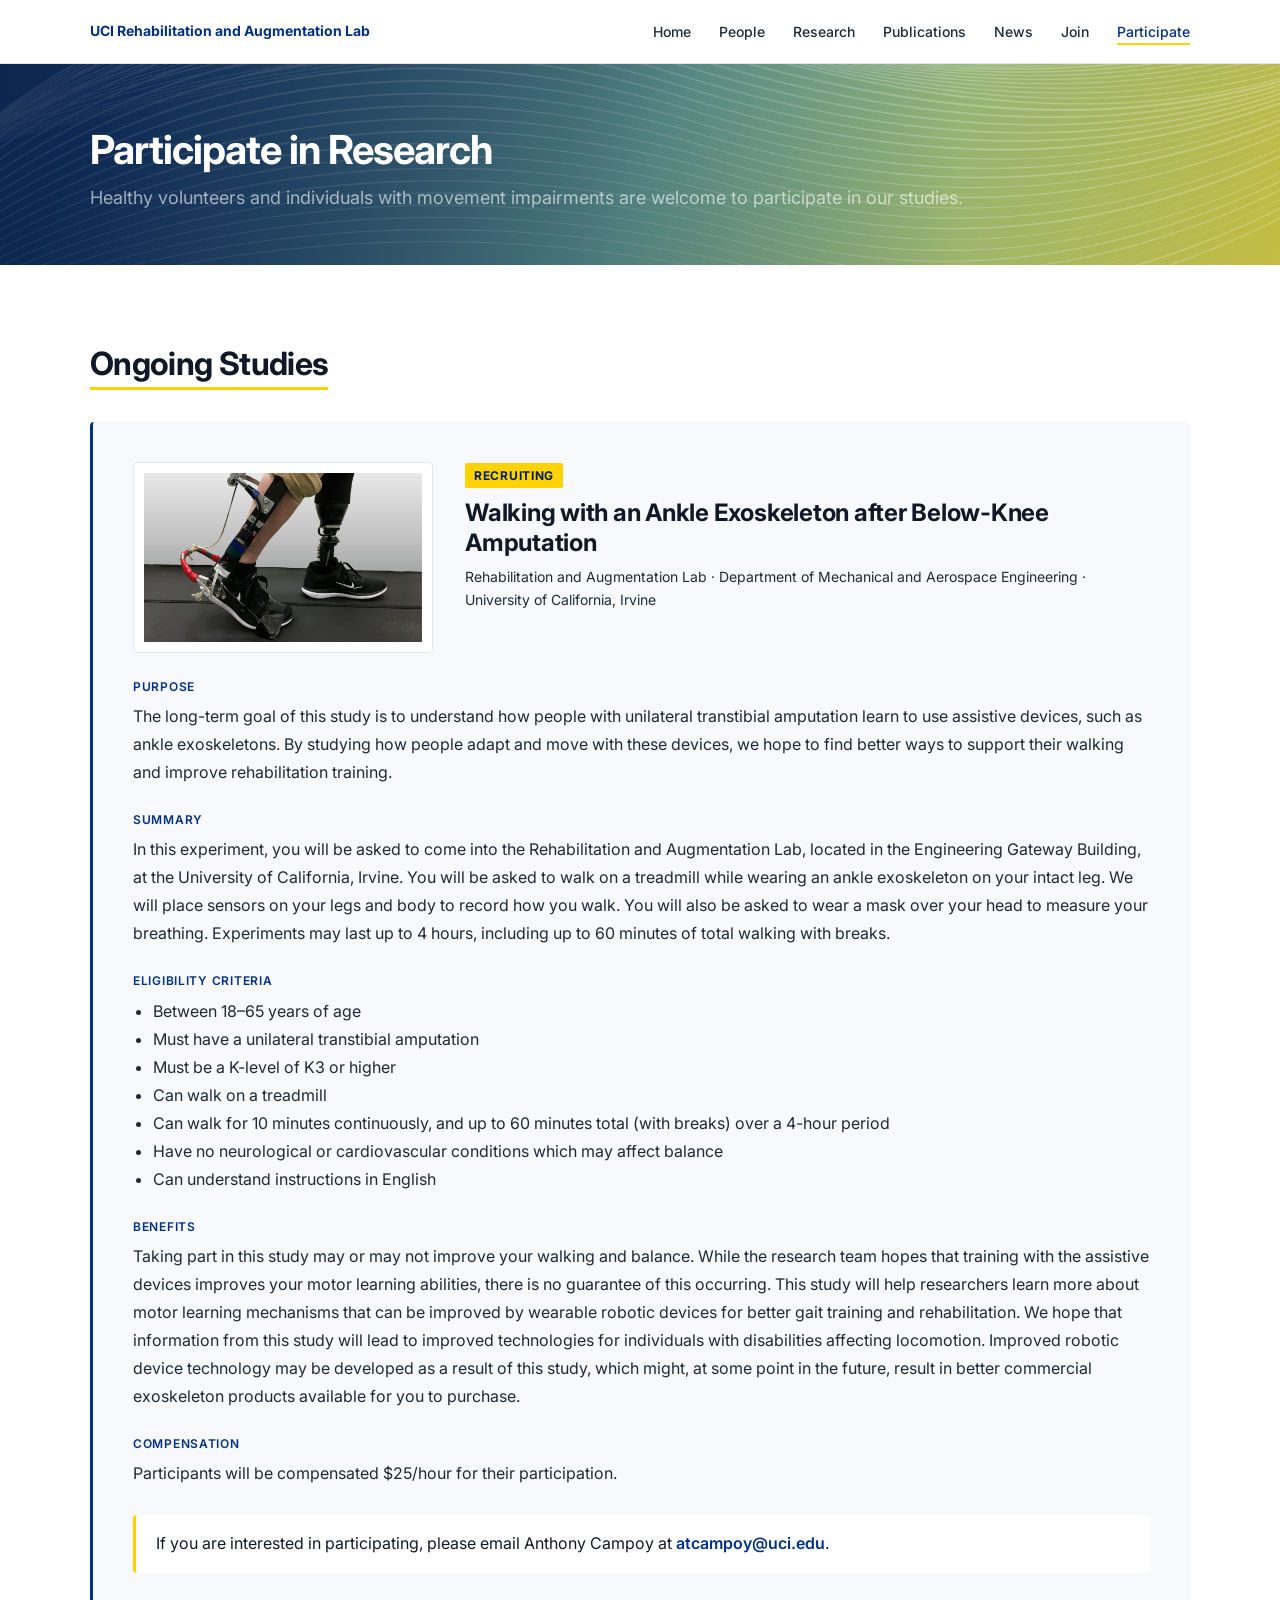
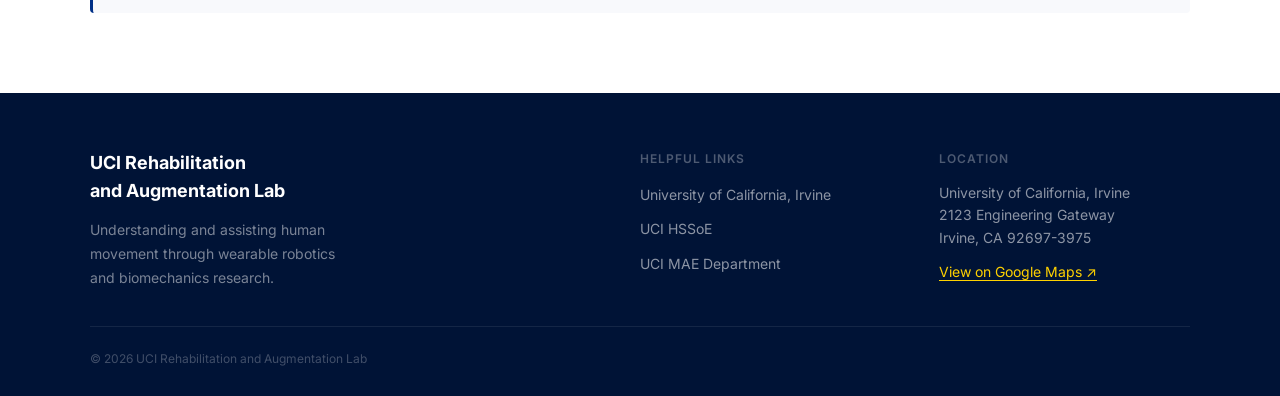
==== research/participate/index.html @ a1a34386 "Forward old flyer QR address /research/participate/ to Participate page Co-Authored-By: Claude Opus " ====
<!DOCTYPE html>
<html lang="en">
<head>
<meta charset="UTF-8">
<!-- Old WordPress address printed on recruitment flyer QR codes; forwards to the Participate page. -->
<title>Participate — UCI Rehabilitation and Augmentation Lab</title>
<meta http-equiv="refresh" content="0; url=../../participate.html">
<link rel="canonical" href="../../participate.html">
<script>location.replace('../../participate.html' + location.hash);</script>
</head>
<body>
<p>This page has moved to <a href="../../participate.html">Participate</a>.</p>
</body>
</html>
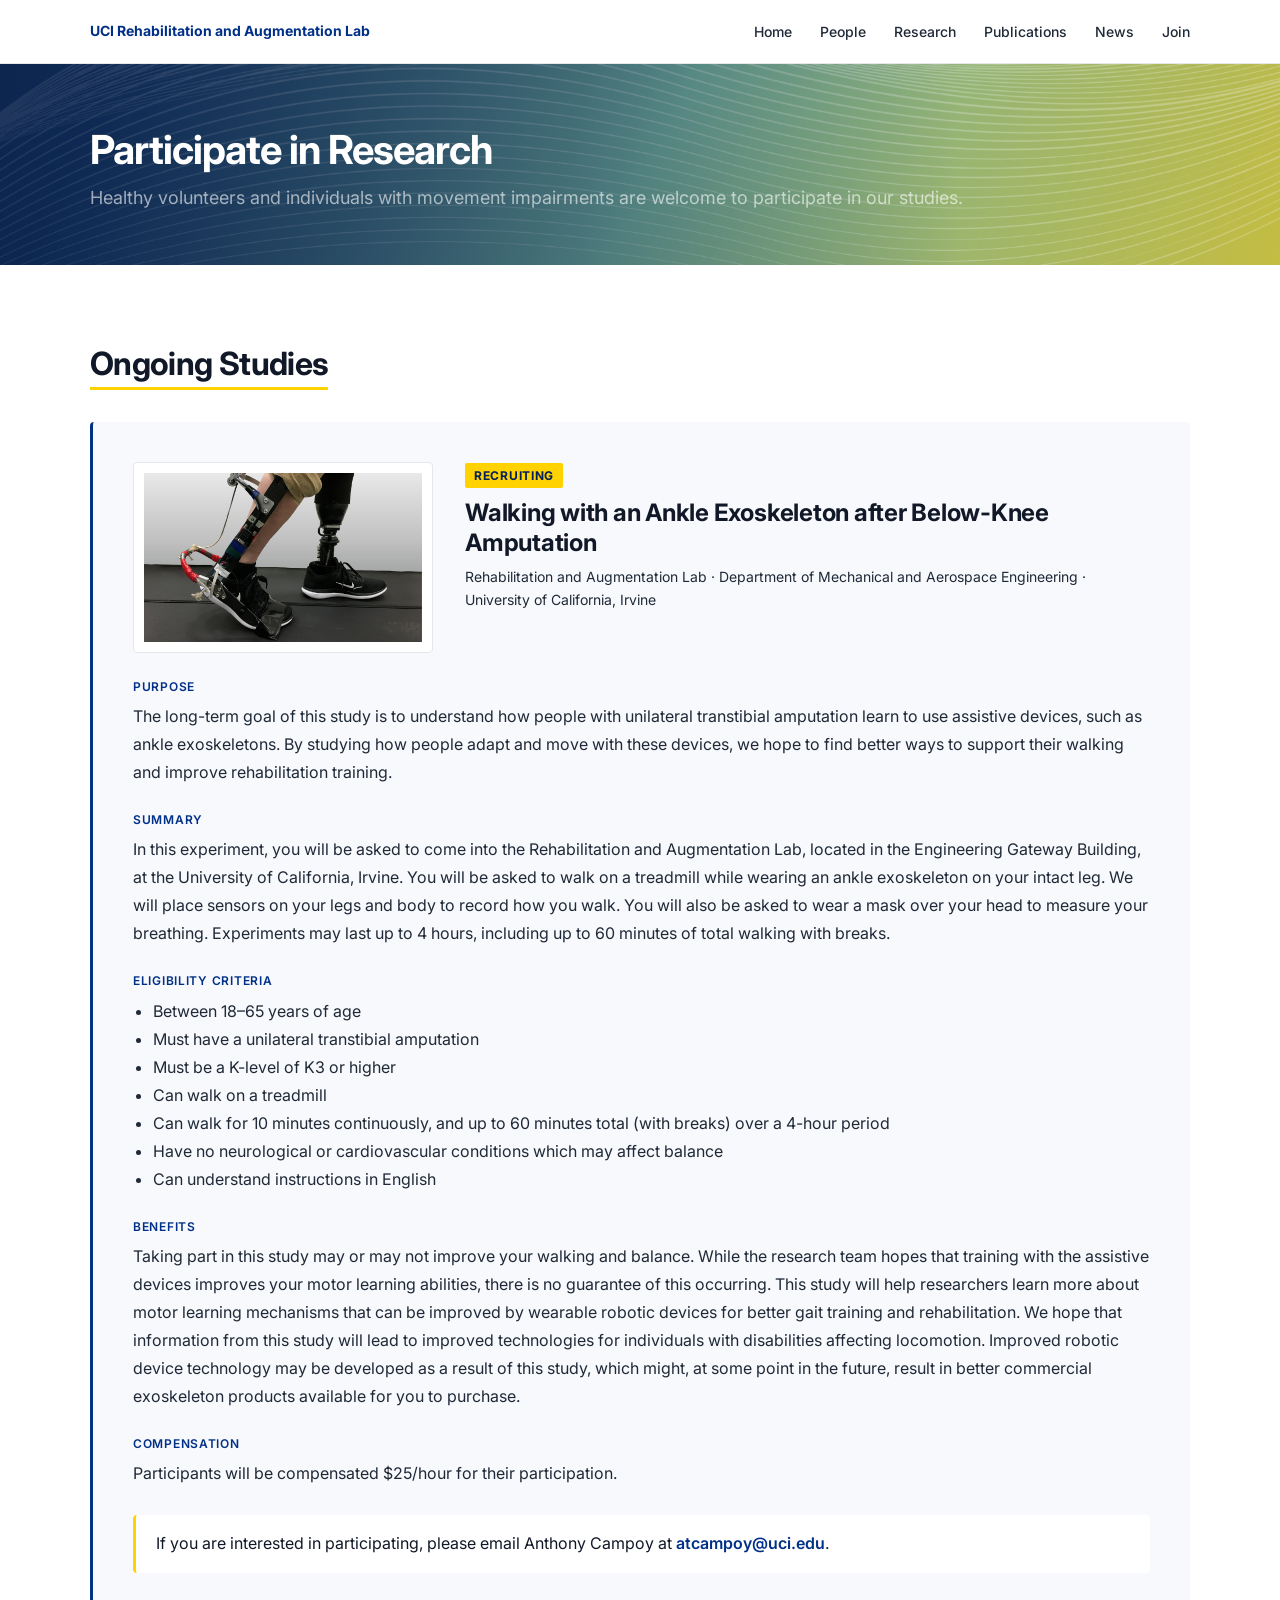
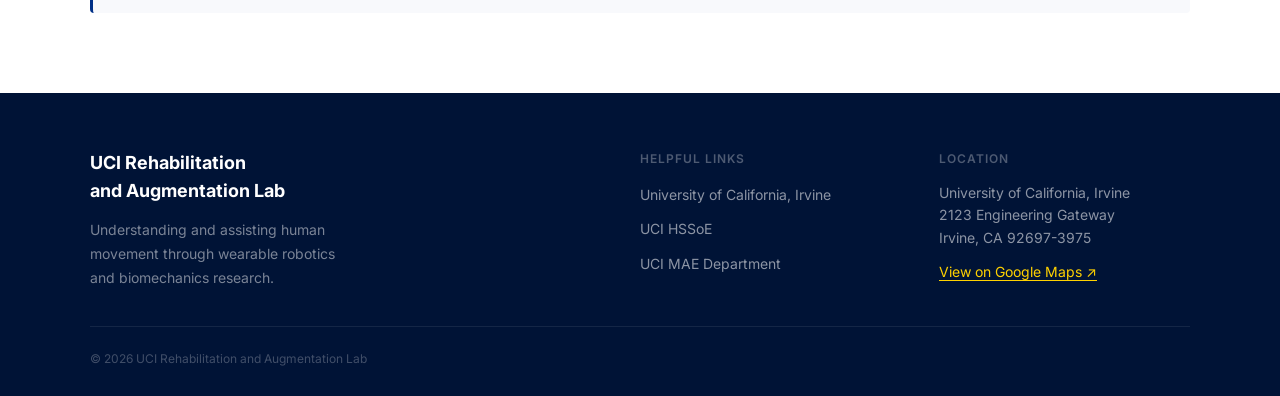
==== commit d3cd8746: "Add Isabella Lepe; move Participate out of the menu Participate is now linked from the bottom of Res" ====
--- a/research/participate/index.html
+++ b/research/participate/index.html
@@ -2,6 +2,7 @@
 <html lang="en">
 <head>
 <meta charset="UTF-8">
+<meta name="robots" content="noindex">
 <!-- Old WordPress address printed on recruitment flyer QR codes; forwards to the Participate page. -->
 <title>Participate — UCI Rehabilitation and Augmentation Lab</title>
 <meta http-equiv="refresh" content="0; url=../../participate.html">
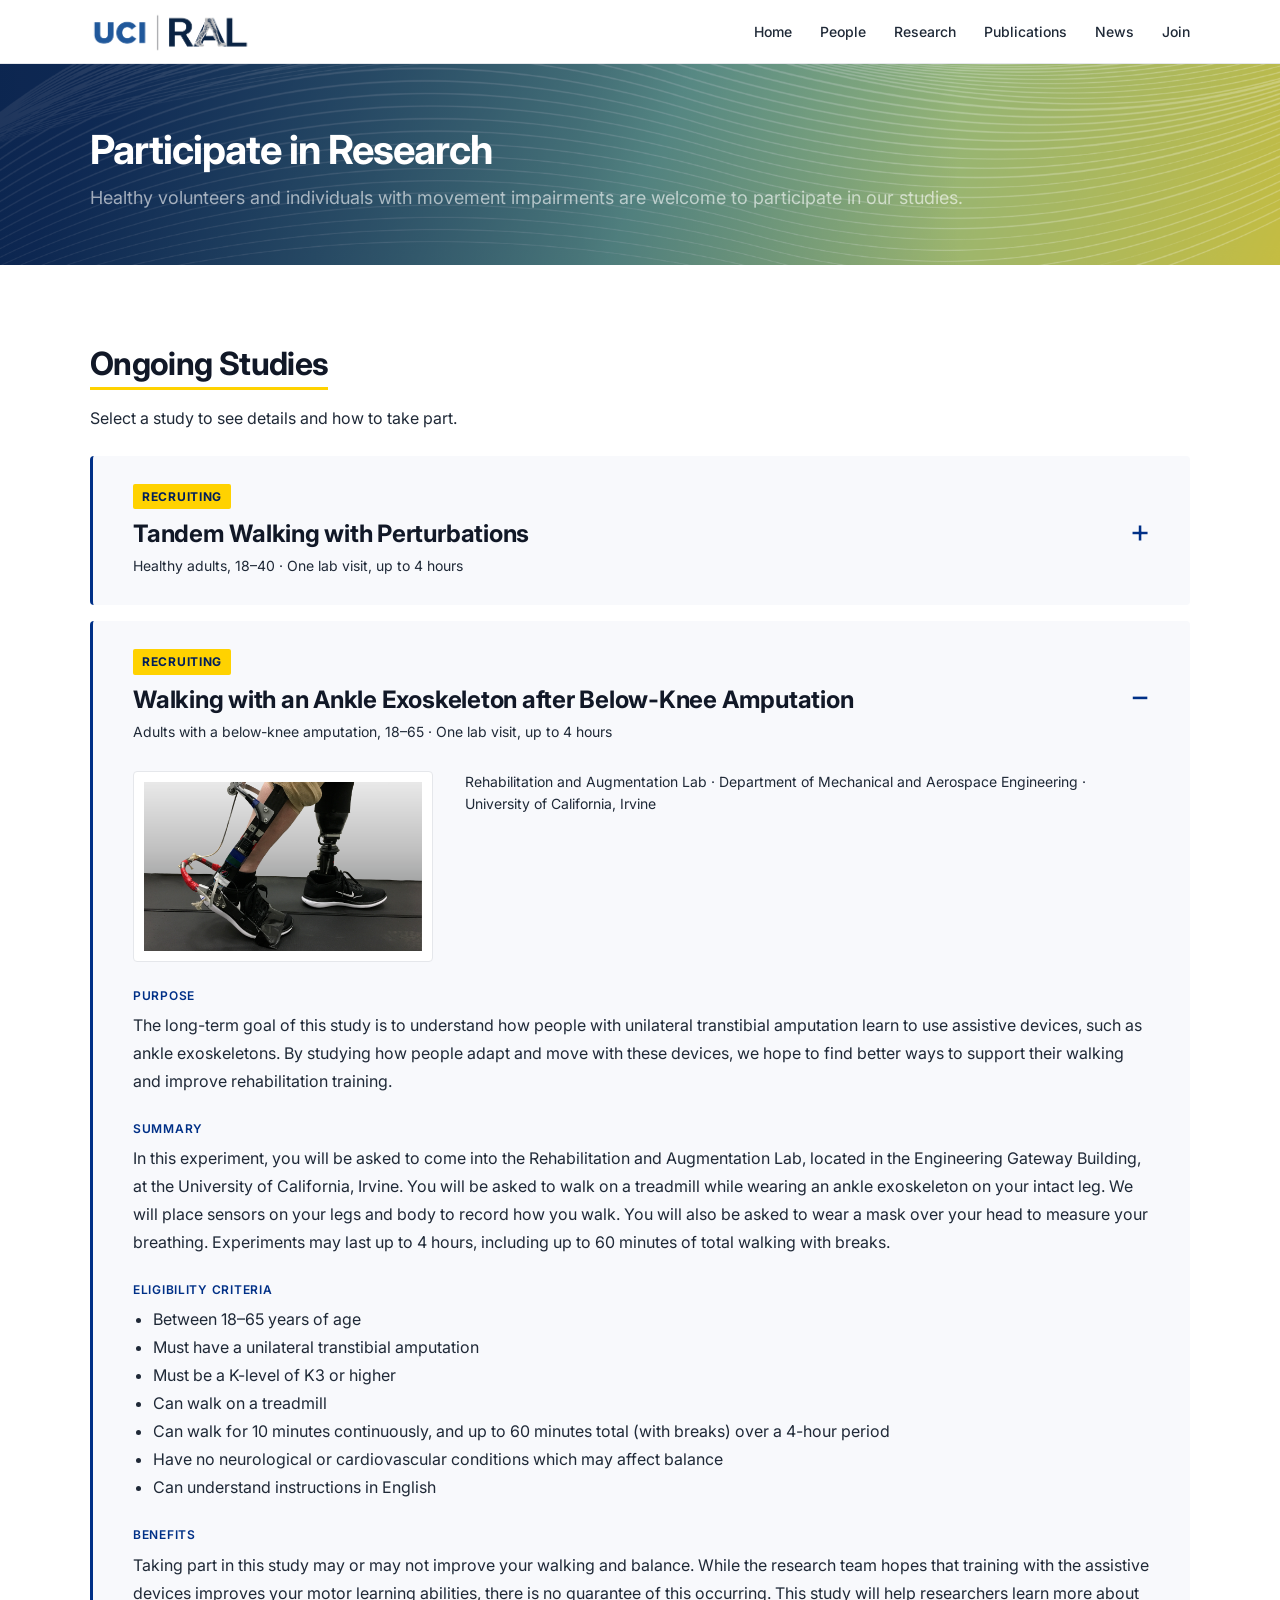
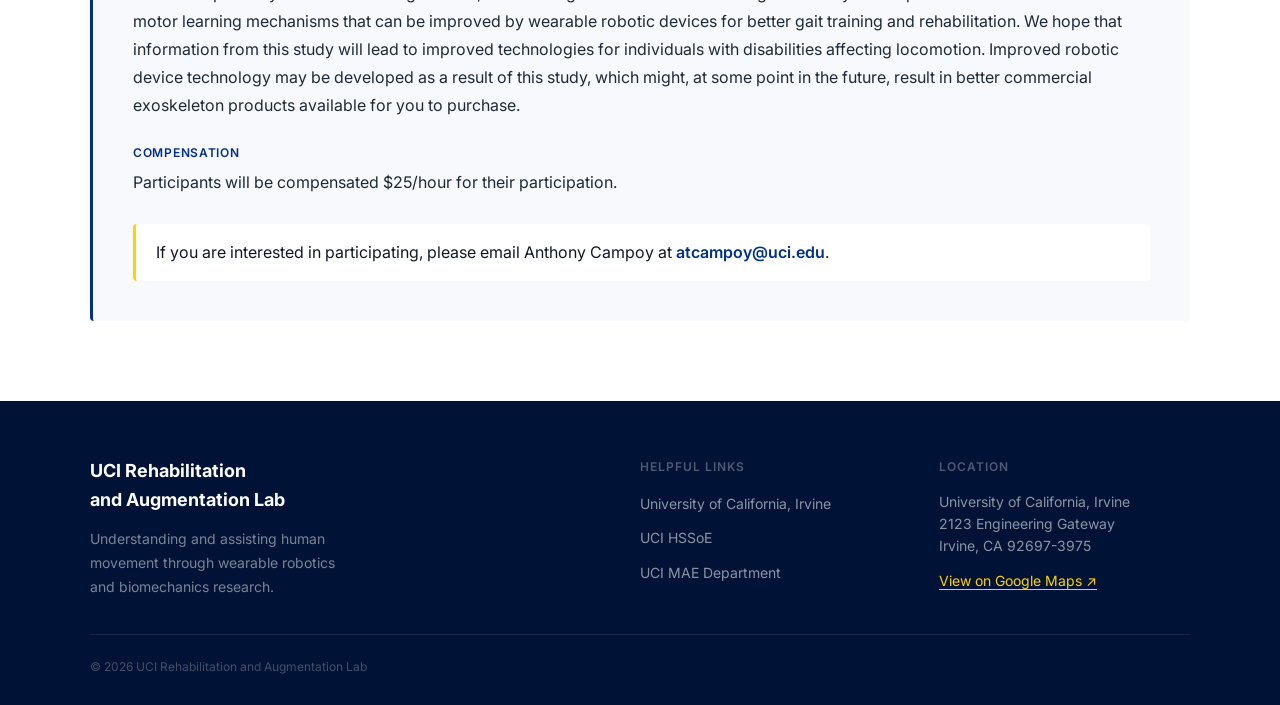
==== commit 270c1b9d: "Forward old flyer QR address to the ankle exo study Printed ankle exoskeleton flyers encode /researc" ====
--- a/research/participate/index.html
+++ b/research/participate/index.html
@@ -3,13 +3,15 @@
 <head>
 <meta charset="UTF-8">
 <meta name="robots" content="noindex">
-<!-- Old WordPress address printed on recruitment flyer QR codes; forwards to the Participate page. -->
+<!-- Old WordPress address printed on the ankle exoskeleton recruitment flyer QR codes; forwards to that study on the Participate page. -->
+<link rel="icon" type="image/png" href="../../images/logos/siteTabIcon.png">
+<link rel="apple-touch-icon" href="../../images/logos/siteTabIcon.png">
 <title>Participate — UCI Rehabilitation and Augmentation Lab</title>
-<meta http-equiv="refresh" content="0; url=../../participate.html">
+<meta http-equiv="refresh" content="0; url=../../participate.html#ankle-exo">
 <link rel="canonical" href="../../participate.html">
-<script>location.replace('../../participate.html' + location.hash);</script>
+<script>location.replace('../../participate.html' + (location.hash || '#ankle-exo'));</script>
 </head>
 <body>
-<p>This page has moved to <a href="../../participate.html">Participate</a>.</p>
+<p>This page has moved to <a href="../../participate.html#ankle-exo">Participate</a>.</p>
 </body>
 </html>
